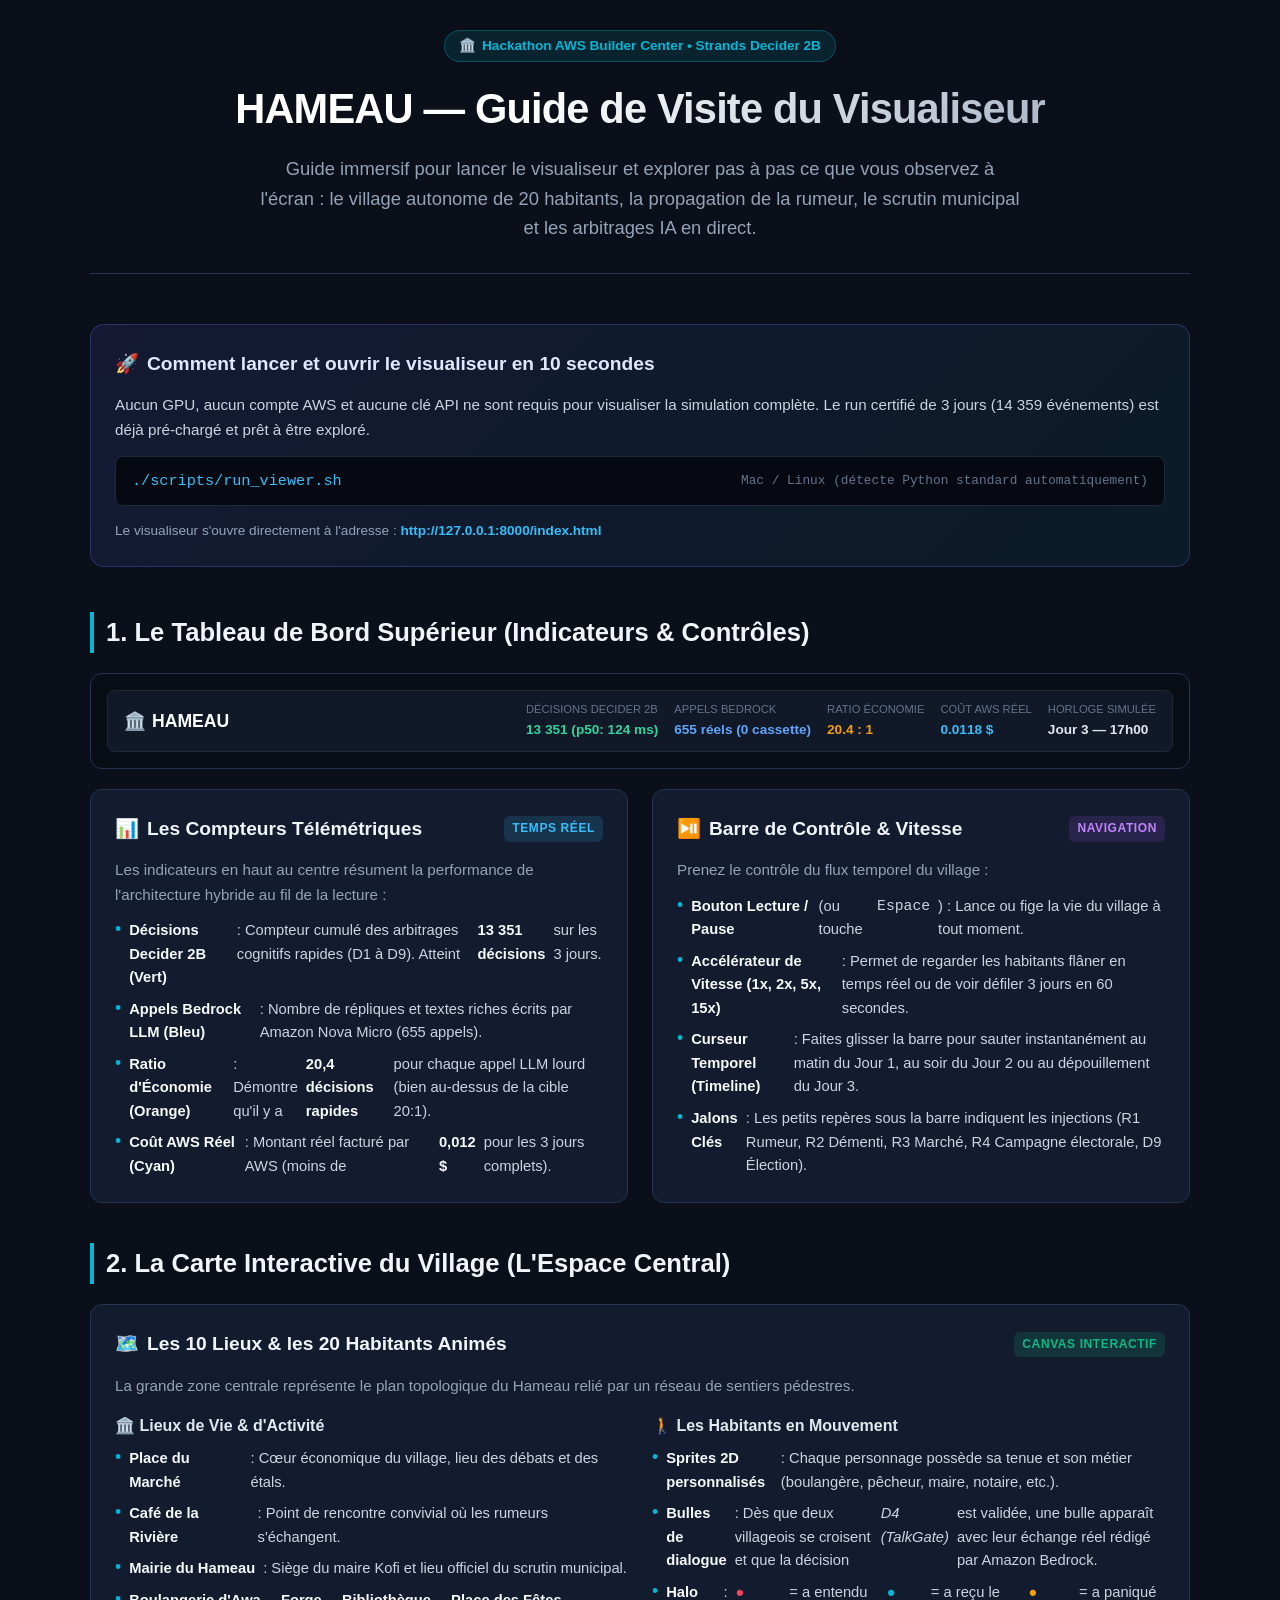
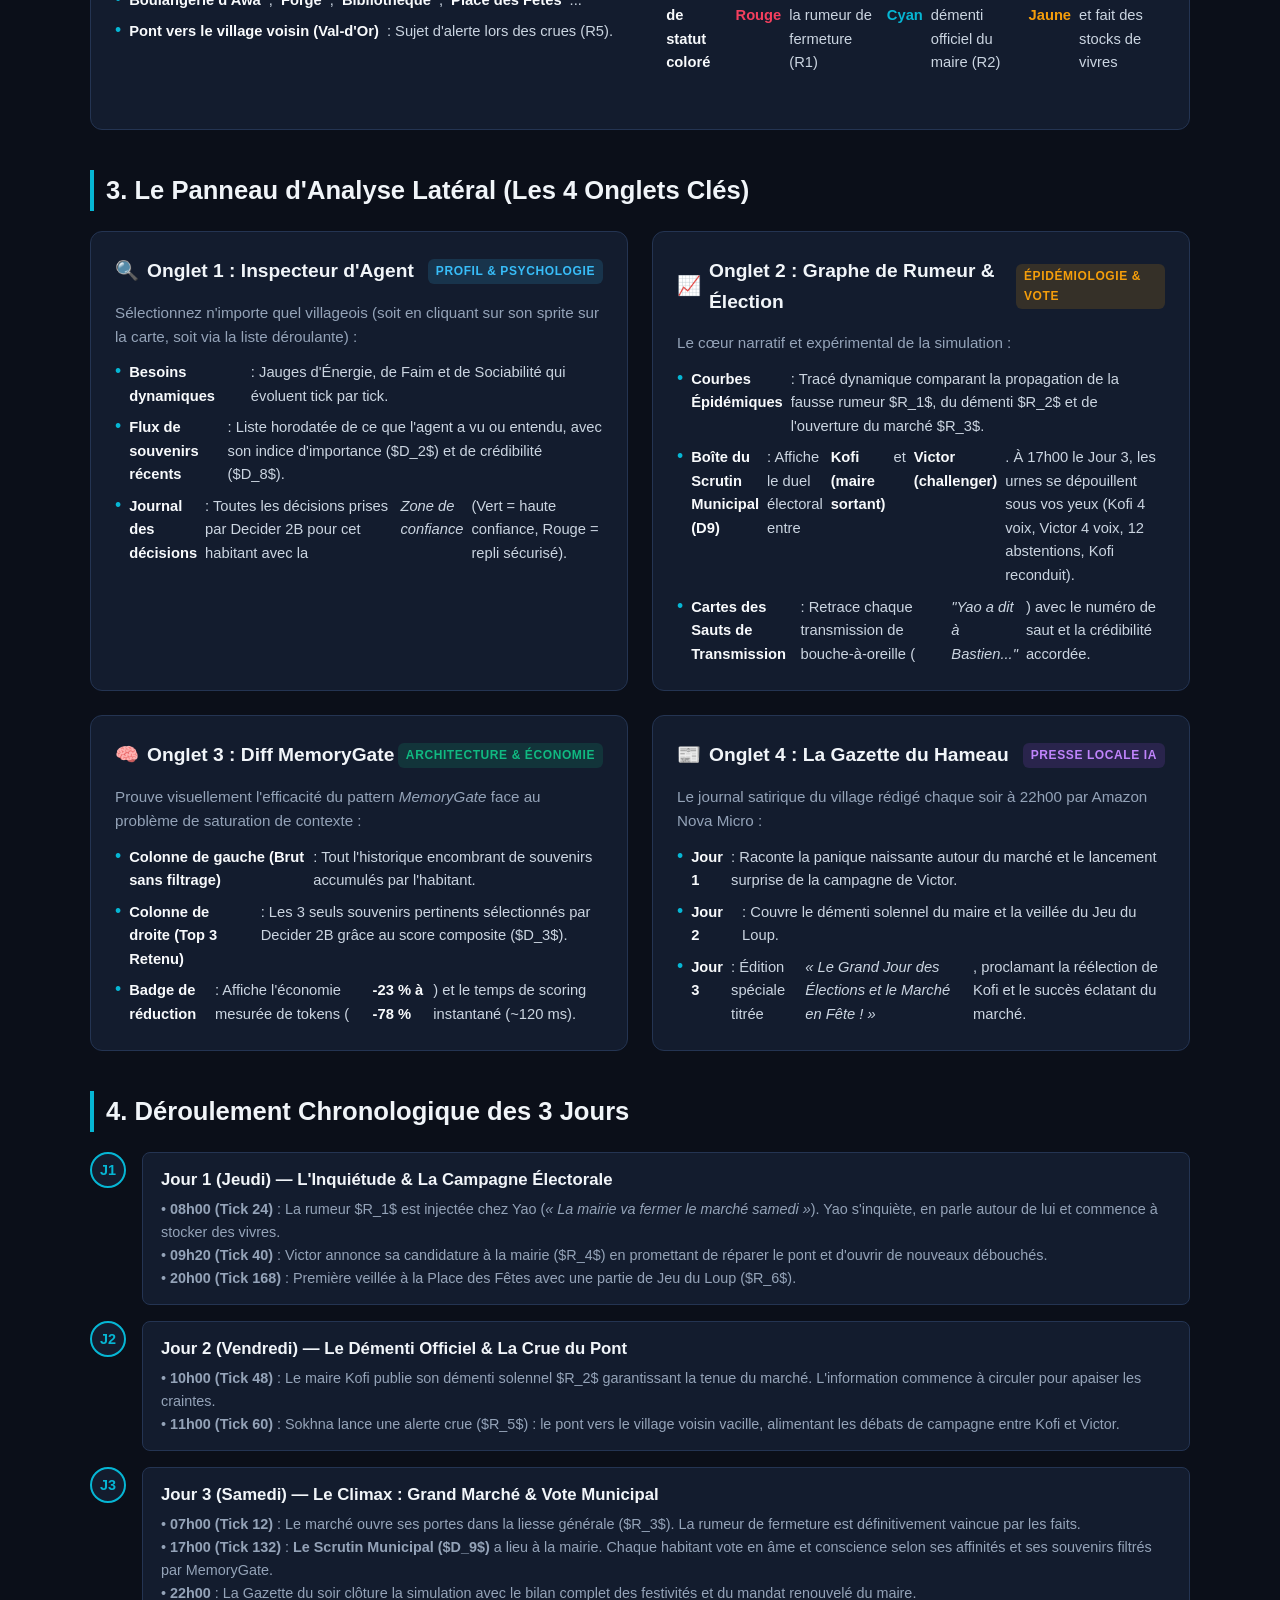
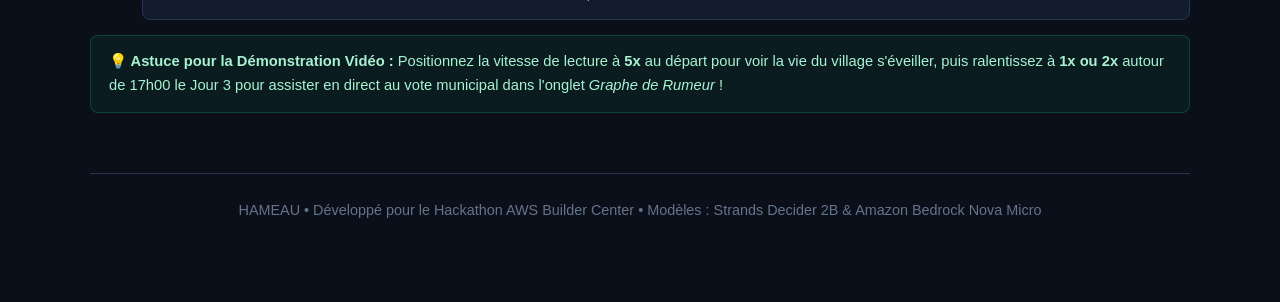
==== roadmap.html @ 16e8a891 "docs(viewer): add interactive visual roadmap.html guide for end-users" ====
<!DOCTYPE html>
<html lang="fr">
<head>
  <meta charset="UTF-8">
  <meta name="viewport" content="width=device-width, initial-scale=1.0">
  <title>HAMEAU — Guide de Visite & Roadmap Interactive</title>
  <style>
    :root {
      --bg-dark: #0b0f19;
      --bg-card: #131c2e;
      --bg-card-hover: #1a263d;
      --border-color: #243452;
      --accent-cyan: #06b6d4;
      --accent-emerald: #10b981;
      --accent-amber: #f59e0b;
      --accent-rose: #f43f5e;
      --accent-indigo: #6366f1;
      --text-main: #f1f5f9;
      --text-muted: #94a3b8;
      --text-dim: #64748b;
    }

    * {
      box-sizing: border-box;
      margin: 0;
      padding: 0;
    }

    body {
      font-family: -apple-system, BlinkMacSystemFont, "Segoe UI", Roboto, Helvetica, Arial, sans-serif;
      background-color: var(--bg-dark);
      color: var(--text-main);
      line-height: 1.6;
      padding: 30px 20px 80px;
    }

    .container {
      max-width: 1100px;
      margin: 0 auto;
    }

    /* En-tête */
    header {
      text-align: center;
      margin-bottom: 50px;
      padding-bottom: 30px;
      border-bottom: 1px solid var(--border-color);
    }

    .badge-pill {
      display: inline-flex;
      align-items: center;
      gap: 6px;
      padding: 4px 14px;
      border-radius: 9999px;
      font-size: 0.85rem;
      font-weight: 600;
      background: rgba(6, 182, 212, 0.12);
      color: var(--accent-cyan);
      border: 1px solid rgba(6, 182, 212, 0.3);
      margin-bottom: 14px;
    }

    h1 {
      font-size: 2.6rem;
      font-weight: 800;
      letter-spacing: -0.02em;
      margin-bottom: 12px;
      background: linear-gradient(135deg, #ffffff 40%, #94a3b8 100%);
      -webkit-background-clip: text;
      -webkit-text-fill-color: transparent;
    }

    .subtitle {
      font-size: 1.15rem;
      color: var(--text-muted);
      max-width: 760px;
      margin: 0 auto;
    }

    /* Actions rapides */
    .quick-launch-banner {
      background: linear-gradient(135deg, rgba(99, 102, 241, 0.12) 0%, rgba(6, 182, 212, 0.08) 100%);
      border: 1px solid rgba(99, 102, 241, 0.3);
      border-radius: 14px;
      padding: 24px;
      margin-bottom: 45px;
      display: flex;
      flex-direction: column;
      gap: 14px;
    }

    .quick-launch-title {
      font-size: 1.2rem;
      font-weight: 700;
      color: #e0e7ff;
      display: flex;
      align-items: center;
      gap: 8px;
    }

    .code-box {
      background: #060911;
      border: 1px solid #1e293b;
      border-radius: 8px;
      padding: 12px 16px;
      font-family: ui-monospace, SFMono-Regular, Menlo, Monaco, Consolas, monospace;
      font-size: 0.95rem;
      color: #38bdf8;
      display: flex;
      align-items: center;
      justify-content: space-between;
      overflow-x: auto;
    }

    /* Grille de sections */
    .section-title {
      font-size: 1.6rem;
      font-weight: 700;
      margin: 40px 0 20px;
      display: flex;
      align-items: center;
      gap: 10px;
      border-left: 4px solid var(--accent-cyan);
      padding-left: 12px;
    }

    .grid-2 {
      display: grid;
      grid-template-columns: repeat(auto-fit, minmax(480px, 1fr));
      gap: 24px;
      margin-bottom: 30px;
    }

    .card {
      background: var(--bg-card);
      border: 1px solid var(--border-color);
      border-radius: 12px;
      padding: 24px;
      transition: transform 0.15s ease, border-color 0.15s ease;
    }

    .card:hover {
      border-color: rgba(6, 182, 212, 0.4);
      transform: translateY(-2px);
    }

    .card-header {
      display: flex;
      align-items: center;
      justify-content: space-between;
      margin-bottom: 14px;
    }

    .card-title {
      font-size: 1.2rem;
      font-weight: 700;
      display: flex;
      align-items: center;
      gap: 8px;
    }

    .tag {
      font-size: 0.75rem;
      padding: 3px 8px;
      border-radius: 6px;
      font-weight: 600;
      text-transform: uppercase;
      letter-spacing: 0.05em;
    }

    .tag-blue { background: rgba(56, 189, 248, 0.15); color: #38bdf8; }
    .tag-green { background: rgba(16, 185, 129, 0.15); color: #10b981; }
    .tag-amber { background: rgba(245, 158, 11, 0.15); color: #f59e0b; }
    .tag-purple { background: rgba(168, 85, 247, 0.15); color: #c084fc; }

    .card p {
      color: var(--text-muted);
      font-size: 0.95rem;
      margin-bottom: 12px;
    }

    ul.feature-list {
      list-style: none;
      display: flex;
      flex-direction: column;
      gap: 8px;
      font-size: 0.92rem;
    }

    ul.feature-list li {
      display: flex;
      align-items: flex-start;
      gap: 8px;
      color: #cbd5e1;
    }

    ul.feature-list li strong {
      color: #f8fafc;
    }

    .bullet {
      color: var(--accent-cyan);
      font-size: 1.1rem;
      line-height: 1.2;
    }

    /* Simulation visuelle du village */
    .mock-ui-frame {
      background: #090d16;
      border: 1px solid var(--border-color);
      border-radius: 12px;
      padding: 16px;
      margin: 20px 0;
      display: flex;
      flex-direction: column;
      gap: 12px;
    }

    .mock-topbar {
      display: flex;
      align-items: center;
      justify-content: space-between;
      background: #111827;
      padding: 10px 16px;
      border-radius: 8px;
      font-size: 0.85rem;
      border: 1px solid #1f2937;
    }

    .mock-stats {
      display: flex;
      gap: 16px;
    }

    .stat-pill {
      display: flex;
      flex-direction: column;
    }

    .stat-label {
      font-size: 0.7rem;
      color: var(--text-dim);
      text-transform: uppercase;
    }

    .stat-val {
      font-weight: 700;
      color: #38bdf8;
    }

    .timeline-walkthrough {
      display: flex;
      flex-direction: column;
      gap: 16px;
      margin-top: 15px;
    }

    .timeline-step {
      display: flex;
      gap: 16px;
      position: relative;
    }

    .step-marker {
      width: 36px;
      height: 36px;
      border-radius: 50%;
      background: var(--bg-card);
      border: 2px solid var(--accent-cyan);
      display: flex;
      align-items: center;
      justify-content: center;
      font-weight: 700;
      font-size: 0.9rem;
      color: var(--accent-cyan);
      flex-shrink: 0;
    }

    .step-content {
      background: var(--bg-card);
      border: 1px solid var(--border-color);
      border-radius: 8px;
      padding: 14px 18px;
      flex-grow: 1;
    }

    .step-title {
      font-size: 1.05rem;
      font-weight: 700;
      color: #f1f5f9;
      margin-bottom: 4px;
    }

    .step-desc {
      font-size: 0.9rem;
      color: var(--text-muted);
    }

    .highlight-box {
      background: rgba(16, 185, 129, 0.08);
      border: 1px solid rgba(16, 185, 129, 0.25);
      border-radius: 8px;
      padding: 14px 18px;
      margin-top: 15px;
      font-size: 0.92rem;
      color: #a7f3d0;
    }

    footer {
      text-align: center;
      margin-top: 60px;
      padding-top: 25px;
      border-top: 1px solid var(--border-color);
      color: var(--text-dim);
      font-size: 0.9rem;
    }
  </style>
</head>
<body>

  <div class="container">

    <!-- En-tête -->
    <header>
      <div class="badge-pill">
        <span>🏛️</span> Hackathon AWS Builder Center • Strands Decider 2B
      </div>
      <h1>HAMEAU — Guide de Visite du Visualiseur</h1>
      <p class="subtitle">
        Guide immersif pour lancer le visualiseur et explorer pas à pas ce que vous observez à l'écran : le village autonome de 20 habitants, la propagation de la rumeur, le scrutin municipal et les arbitrages IA en direct.
      </p>
    </header>

    <!-- Bannière de lancement rapide -->
    <div class="quick-launch-banner">
      <div class="quick-launch-title">
        <span>🚀</span> Comment lancer et ouvrir le visualiseur en 10 secondes
      </div>
      <p style="color: #cbd5e1; font-size: 0.95rem;">
        Aucun GPU, aucun compte AWS et aucune clé API ne sont requis pour visualiser la simulation complète. Le run certifié de 3 jours (14 359 événements) est déjà pré-chargé et prêt à être exploré.
      </p>
      <div class="code-box">
        <span>./scripts/run_viewer.sh</span>
        <span style="color: var(--text-dim); font-size: 0.8rem;">Mac / Linux (détecte Python standard automatiquement)</span>
      </div>
      <p style="font-size: 0.85rem; color: var(--text-muted);">
        Le visualiseur s'ouvre directement à l'adresse : <strong style="color: #38bdf8;">http://127.0.0.1:8000/index.html</strong>
      </p>
    </div>

    <!-- Section 1 : Ce que vous voyez en haut de l'écran -->
    <h2 class="section-title">1. Le Tableau de Bord Supérieur (Indicateurs & Contrôles)</h2>
    
    <div class="mock-ui-frame">
      <div class="mock-topbar">
        <div style="font-weight: 800; color: #fff; font-size: 1.1rem; display: flex; align-items: center; gap: 6px;">
          <span>🏛️</span> HAMEAU
        </div>
        <div class="mock-stats">
          <div class="stat-pill">
            <span class="stat-label">Décisions Decider 2B</span>
            <span class="stat-val" style="color: #34d399;">13 351 (p50: 124 ms)</span>
          </div>
          <div class="stat-pill">
            <span class="stat-label">Appels Bedrock</span>
            <span class="stat-val" style="color: #60a5fa;">655 réels (0 cassette)</span>
          </div>
          <div class="stat-pill">
            <span class="stat-label">Ratio Économie</span>
            <span class="stat-val" style="color: #f59e0b;">20.4 : 1</span>
          </div>
          <div class="stat-pill">
            <span class="stat-label">Coût AWS Réel</span>
            <span class="stat-val" style="color: #38bdf8;">0.0118 $</span>
          </div>
          <div class="stat-pill">
            <span class="stat-label">Horloge Simulée</span>
            <span class="stat-val" style="color: #e2e8f0;">Jour 3 — 17h00</span>
          </div>
        </div>
      </div>
    </div>

    <div class="grid-2">
      <div class="card">
        <div class="card-header">
          <span class="card-title"><span>📊</span> Les Compteurs Télémétriques</span>
          <span class="tag tag-blue">Temps Réel</span>
        </div>
        <p>Les indicateurs en haut au centre résument la performance de l'architecture hybride au fil de la lecture :</p>
        <ul class="feature-list">
          <li><span class="bullet">•</span> <strong>Décisions Decider 2B (Vert)</strong> : Compteur cumulé des arbitrages cognitifs rapides (D1 à D9). Atteint <strong>13 351 décisions</strong> sur les 3 jours.</li>
          <li><span class="bullet">•</span> <strong>Appels Bedrock LLM (Bleu)</strong> : Nombre de répliques et textes riches écrits par Amazon Nova Micro (655 appels).</li>
          <li><span class="bullet">•</span> <strong>Ratio d'Économie (Orange)</strong> : Démontre qu'il y a <strong>20,4 décisions rapides</strong> pour chaque appel LLM lourd (bien au-dessus de la cible 20:1).</li>
          <li><span class="bullet">•</span> <strong>Coût AWS Réel (Cyan)</strong> : Montant réel facturé par AWS (moins de <strong>0,012 $</strong> pour les 3 jours complets).</li>
        </ul>
      </div>

      <div class="card">
        <div class="card-header">
          <span class="card-title"><span>⏯️</span> Barre de Contrôle & Vitesse</span>
          <span class="tag tag-purple">Navigation</span>
        </div>
        <p>Prenez le contrôle du flux temporel du village :</p>
        <ul class="feature-list">
          <li><span class="bullet">•</span> <strong>Bouton Lecture / Pause</strong> (ou touche <kbd>Espace</kbd>) : Lance ou fige la vie du village à tout moment.</li>
          <li><span class="bullet">•</span> <strong>Accélérateur de Vitesse (1x, 2x, 5x, 15x)</strong> : Permet de regarder les habitants flâner en temps réel ou de voir défiler 3 jours en 60 secondes.</li>
          <li><span class="bullet">•</span> <strong>Curseur Temporel (Timeline)</strong> : Faites glisser la barre pour sauter instantanément au matin du Jour 1, au soir du Jour 2 ou au dépouillement du Jour 3.</li>
          <li><span class="bullet">•</span> <strong>Jalons Clés</strong> : Les petits repères sous la barre indiquent les injections (R1 Rumeur, R2 Démenti, R3 Marché, R4 Campagne électorale, D9 Élection).</li>
        </ul>
      </div>
    </div>

    <!-- Section 2 : La Carte Interactive 2D du Village -->
    <h2 class="section-title">2. La Carte Interactive du Village (L'Espace Central)</h2>

    <div class="card" style="margin-bottom: 24px;">
      <div class="card-header">
        <span class="card-title"><span>🗺️</span> Les 10 Lieux & les 20 Habitants Animés</span>
        <span class="tag tag-green">Canvas Interactif</span>
      </div>
      <p>
        La grande zone centrale représente le plan topologique du Hameau relié par un réseau de sentiers pédestres.
      </p>
      <div class="grid-2" style="margin-top: 15px;">
        <div>
          <h4 style="color: #e2e8f0; margin-bottom: 8px;">🏛️ Lieux de Vie & d'Activité</h4>
          <ul class="feature-list">
            <li><span class="bullet">•</span> <strong>Place du Marché</strong> : Cœur économique du village, lieu des débats et des étals.</li>
            <li><span class="bullet">•</span> <strong>Café de la Rivière</strong> : Point de rencontre convivial où les rumeurs s'échangent.</li>
            <li><span class="bullet">•</span> <strong>Mairie du Hameau</strong> : Siège du maire Kofi et lieu officiel du scrutin municipal.</li>
            <li><span class="bullet">•</span> <strong>Boulangerie d'Awa</strong>, <strong>Forge</strong>, <strong>Bibliothèque</strong>, <strong>Place des Fêtes</strong>...</li>
            <li><span class="bullet">•</span> <strong>Pont vers le village voisin (Val-d'Or)</strong> : Sujet d'alerte lors des crues (R5).</li>
          </ul>
        </div>
        <div>
          <h4 style="color: #e2e8f0; margin-bottom: 8px;">🚶 Les Habitants en Mouvement</h4>
          <ul class="feature-list">
            <li><span class="bullet">•</span> <strong>Sprites 2D personnalisés</strong> : Chaque personnage possède sa tenue et son métier (boulangère, pêcheur, maire, notaire, etc.).</li>
            <li><span class="bullet">•</span> <strong>Bulles de dialogue</strong> : Dès que deux villageois se croisent et que la décision <em>D4 (TalkGate)</em> est validée, une bulle apparaît avec leur échange réel rédigé par Amazon Bedrock.</li>
            <li><span class="bullet">•</span> <strong>Halo de statut coloré</strong> :
              <br><span style="color: #f43f5e; font-weight: 700;">● Rouge</span> = a entendu la rumeur de fermeture (R1)
              <br><span style="color: #06b6d4; font-weight: 700;">● Cyan</span> = a reçu le démenti officiel du maire (R2)
              <br><span style="color: #f59e0b; font-weight: 700;">● Jaune</span> = a paniqué et fait des stocks de vivres
            </li>
          </ul>
        </div>
      </div>
    </div>

    <!-- Section 3 : Les 4 Onglets du Panneau Latéral Droit -->
    <h2 class="section-title">3. Le Panneau d'Analyse Latéral (Les 4 Onglets Clés)</h2>

    <div class="grid-2">
      
      <!-- Onglet 1 : Inspecteur d'Agent -->
      <div class="card">
        <div class="card-header">
          <span class="card-title"><span>🔍</span> Onglet 1 : Inspecteur d'Agent</span>
          <span class="tag tag-blue">Profil & Psychologie</span>
        </div>
        <p>Sélectionnez n'importe quel villageois (soit en cliquant sur son sprite sur la carte, soit via la liste déroulante) :</p>
        <ul class="feature-list">
          <li><span class="bullet">•</span> <strong>Besoins dynamiques</strong> : Jauges d'Énergie, de Faim et de Sociabilité qui évoluent tick par tick.</li>
          <li><span class="bullet">•</span> <strong>Flux de souvenirs récents</strong> : Liste horodatée de ce que l'agent a vu ou entendu, avec son indice d'importance ($D_2$) et de crédibilité ($D_8$).</li>
          <li><span class="bullet">•</span> <strong>Journal des décisions</strong> : Toutes les décisions prises par Decider 2B pour cet habitant avec la <em>Zone de confiance</em> (Vert = haute confiance, Rouge = repli sécurisé).</li>
        </ul>
      </div>

      <!-- Onglet 2 : Graphe de Rumeur & Élection -->
      <div class="card">
        <div class="card-header">
          <span class="card-title"><span>📈</span> Onglet 2 : Graphe de Rumeur & Élection</span>
          <span class="tag tag-amber">Épidémiologie & Vote</span>
        </div>
        <p>Le cœur narratif et expérimental de la simulation :</p>
        <ul class="feature-list">
          <li><span class="bullet">•</span> <strong>Courbes Épidémiques</strong> : Tracé dynamique comparant la propagation de la fausse rumeur $R_1$, du démenti $R_2$ et de l'ouverture du marché $R_3$.</li>
          <li><span class="bullet">•</span> <strong>Boîte du Scrutin Municipal (D9)</strong> : Affiche le duel électoral entre <strong>Kofi (maire sortant)</strong> et <strong>Victor (challenger)</strong>. À 17h00 le Jour 3, les urnes se dépouillent sous vos yeux (Kofi 4 voix, Victor 4 voix, 12 abstentions, Kofi reconduit).</li>
          <li><span class="bullet">•</span> <strong>Cartes des Sauts de Transmission</strong> : Retrace chaque transmission de bouche-à-oreille (<em>"Yao a dit à Bastien..."</em>) avec le numéro de saut et la crédibilité accordée.</li>
        </ul>
      </div>

      <!-- Onglet 3 : Diff MemoryGate -->
      <div class="card">
        <div class="card-header">
          <span class="card-title"><span>🧠</span> Onglet 3 : Diff MemoryGate</span>
          <span class="tag tag-green">Architecture & Économie</span>
        </div>
        <p>Prouve visuellement l'efficacité du pattern <em>MemoryGate</em> face au problème de saturation de contexte :</p>
        <ul class="feature-list">
          <li><span class="bullet">•</span> <strong>Colonne de gauche (Brut sans filtrage)</strong> : Tout l'historique encombrant de souvenirs accumulés par l'habitant.</li>
          <li><span class="bullet">•</span> <strong>Colonne de droite (Top 3 Retenu)</strong> : Les 3 seuls souvenirs pertinents sélectionnés par Decider 2B grâce au score composite ($D_3$).</li>
          <li><span class="bullet">•</span> <strong>Badge de réduction</strong> : Affiche l'économie mesurée de tokens (<strong>-23 % à -78 %</strong>) et le temps de scoring instantané (~120 ms).</li>
        </ul>
      </div>

      <!-- Onglet 4 : La Gazette du Hameau -->
      <div class="card">
        <div class="card-header">
          <span class="card-title"><span>📰</span> Onglet 4 : La Gazette du Hameau</span>
          <span class="tag tag-purple">Presse Locale IA</span>
        </div>
        <p>Le journal satirique du village rédigé chaque soir à 22h00 par Amazon Nova Micro :</p>
        <ul class="feature-list">
          <li><span class="bullet">•</span> <strong>Jour 1</strong> : Raconte la panique naissante autour du marché et le lancement surprise de la campagne de Victor.</li>
          <li><span class="bullet">•</span> <strong>Jour 2</strong> : Couvre le démenti solennel du maire et la veillée du Jeu du Loup.</li>
          <li><span class="bullet">•</span> <strong>Jour 3</strong> : Édition spéciale titrée <em>« Le Grand Jour des Élections et le Marché en Fête ! »</em>, proclamant la réélection de Kofi et le succès éclatant du marché.</li>
        </ul>
      </div>

    </div>

    <!-- Section 4 : Le Scénario Pas à Pas (Ce qui se passe chronologiquement) -->
    <h2 class="section-title">4. Déroulement Chronologique des 3 Jours</h2>

    <div class="timeline-walkthrough">
      
      <div class="timeline-step">
        <div class="step-marker">J1</div>
        <div class="step-content">
          <div class="step-title">Jour 1 (Jeudi) — L'Inquiétude & La Campagne Électorale</div>
          <div class="step-desc">
            • <strong>08h00 (Tick 24)</strong> : La rumeur $R_1$ est injectée chez Yao (<em>« La mairie va fermer le marché samedi »</em>). Yao s'inquiète, en parle autour de lui et commence à stocker des vivres.<br>
            • <strong>09h20 (Tick 40)</strong> : Victor annonce sa candidature à la mairie ($R_4$) en promettant de réparer le pont et d'ouvrir de nouveaux débouchés.<br>
            • <strong>20h00 (Tick 168)</strong> : Première veillée à la Place des Fêtes avec une partie de Jeu du Loup ($R_6$).
          </div>
        </div>
      </div>

      <div class="timeline-step">
        <div class="step-marker">J2</div>
        <div class="step-content">
          <div class="step-title">Jour 2 (Vendredi) — Le Démenti Officiel & La Crue du Pont</div>
          <div class="step-desc">
            • <strong>10h00 (Tick 48)</strong> : Le maire Kofi publie son démenti solennel $R_2$ garantissant la tenue du marché. L'information commence à circuler pour apaiser les craintes.<br>
            • <strong>11h00 (Tick 60)</strong> : Sokhna lance une alerte crue ($R_5$) : le pont vers le village voisin vacille, alimentant les débats de campagne entre Kofi et Victor.
          </div>
        </div>
      </div>

      <div class="timeline-step">
        <div class="step-marker">J3</div>
        <div class="step-content">
          <div class="step-title">Jour 3 (Samedi) — Le Climax : Grand Marché & Vote Municipal</div>
          <div class="step-desc">
            • <strong>07h00 (Tick 12)</strong> : Le marché ouvre ses portes dans la liesse générale ($R_3$). La rumeur de fermeture est définitivement vaincue par les faits.<br>
            • <strong>17h00 (Tick 132)</strong> : <strong>Le Scrutin Municipal ($D_9$)</strong> a lieu à la mairie. Chaque habitant vote en âme et conscience selon ses affinités et ses souvenirs filtrés par MemoryGate.<br>
            • <strong>22h00</strong> : La Gazette du soir clôture la simulation avec le bilan complet des festivités et du mandat renouvelé du maire.
          </div>
        </div>
      </div>

    </div>

    <div class="highlight-box">
      <strong>💡 Astuce pour la Démonstration Vidéo :</strong>
      Positionnez la vitesse de lecture à <strong>5x</strong> au départ pour voir la vie du village s'éveiller, puis ralentissez à <strong>1x ou 2x</strong> autour de 17h00 le Jour 3 pour assister en direct au vote municipal dans l'onglet <em>Graphe de Rumeur</em> !
    </div>

    <!-- Pied de page -->
    <footer>
      HAMEAU • Développé pour le Hackathon AWS Builder Center • Modèles : Strands Decider 2B & Amazon Bedrock Nova Micro
    </footer>

  </div>

</body>
</html>
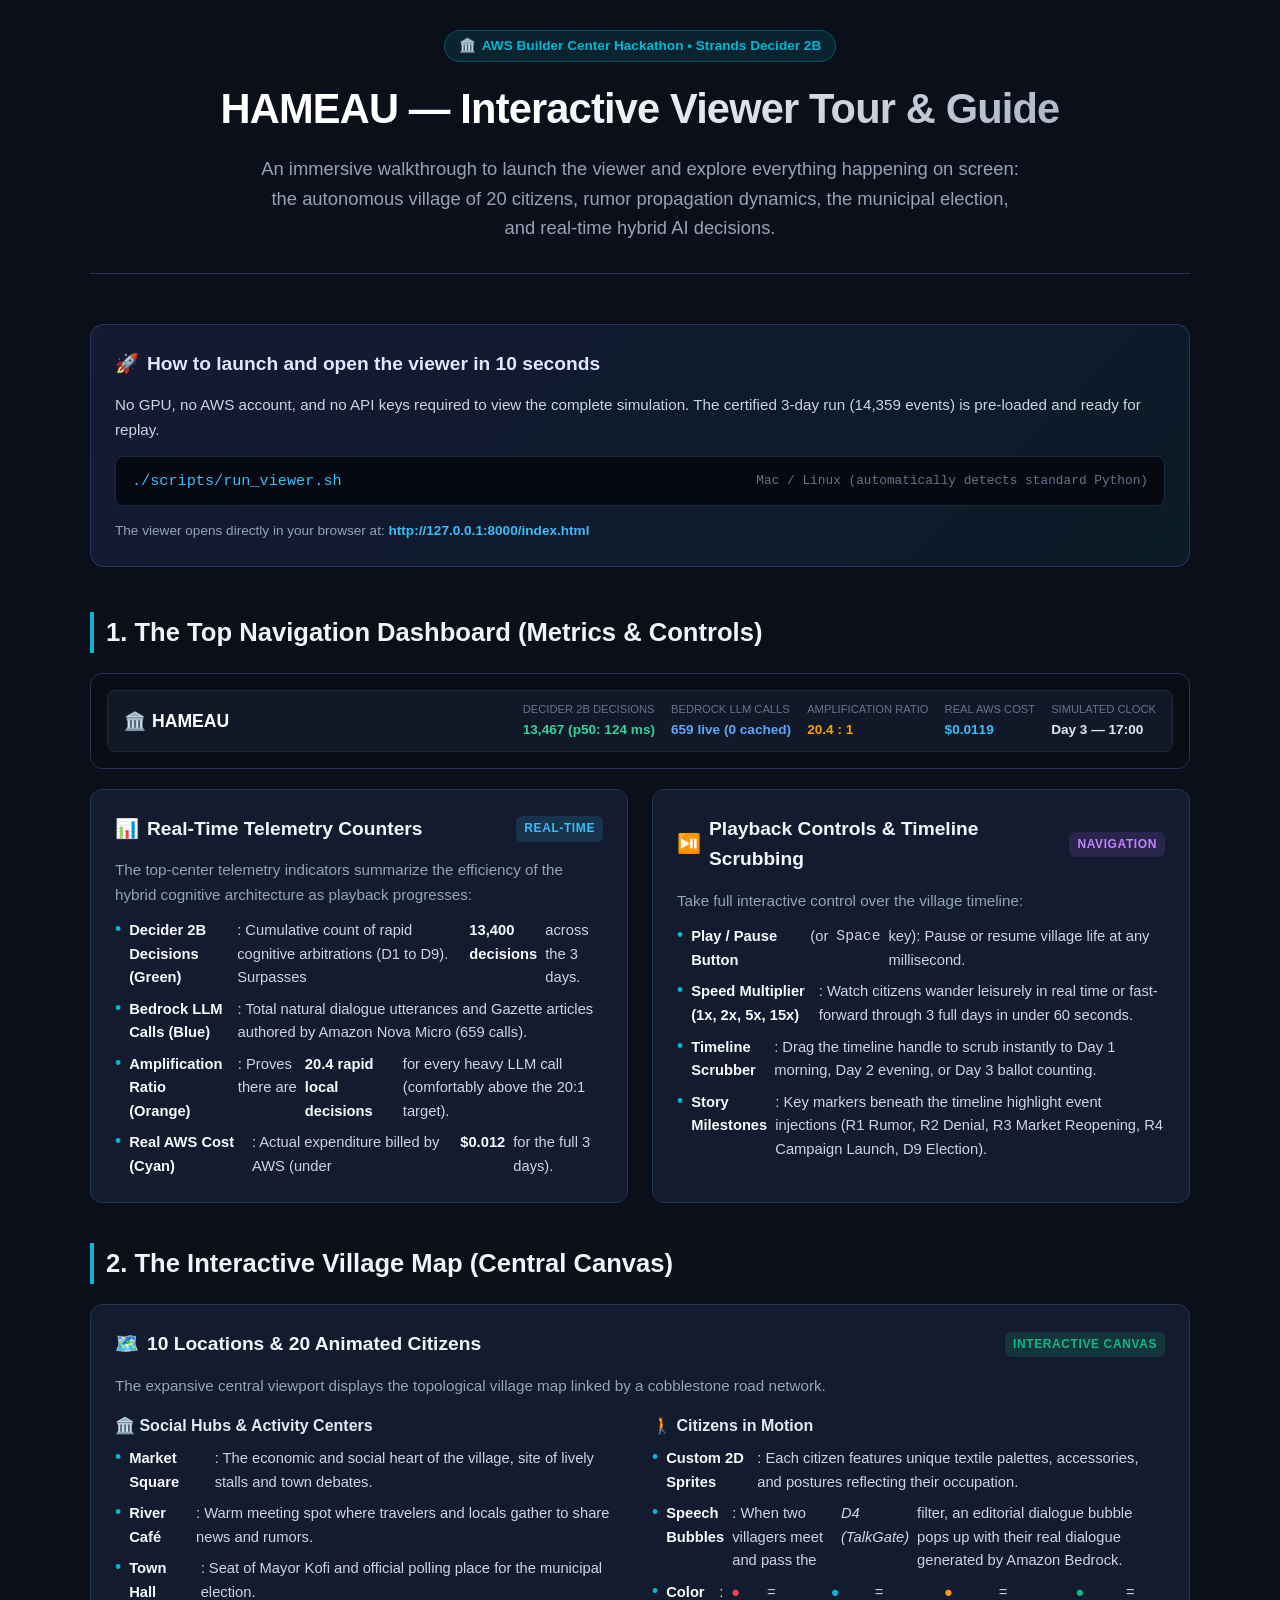
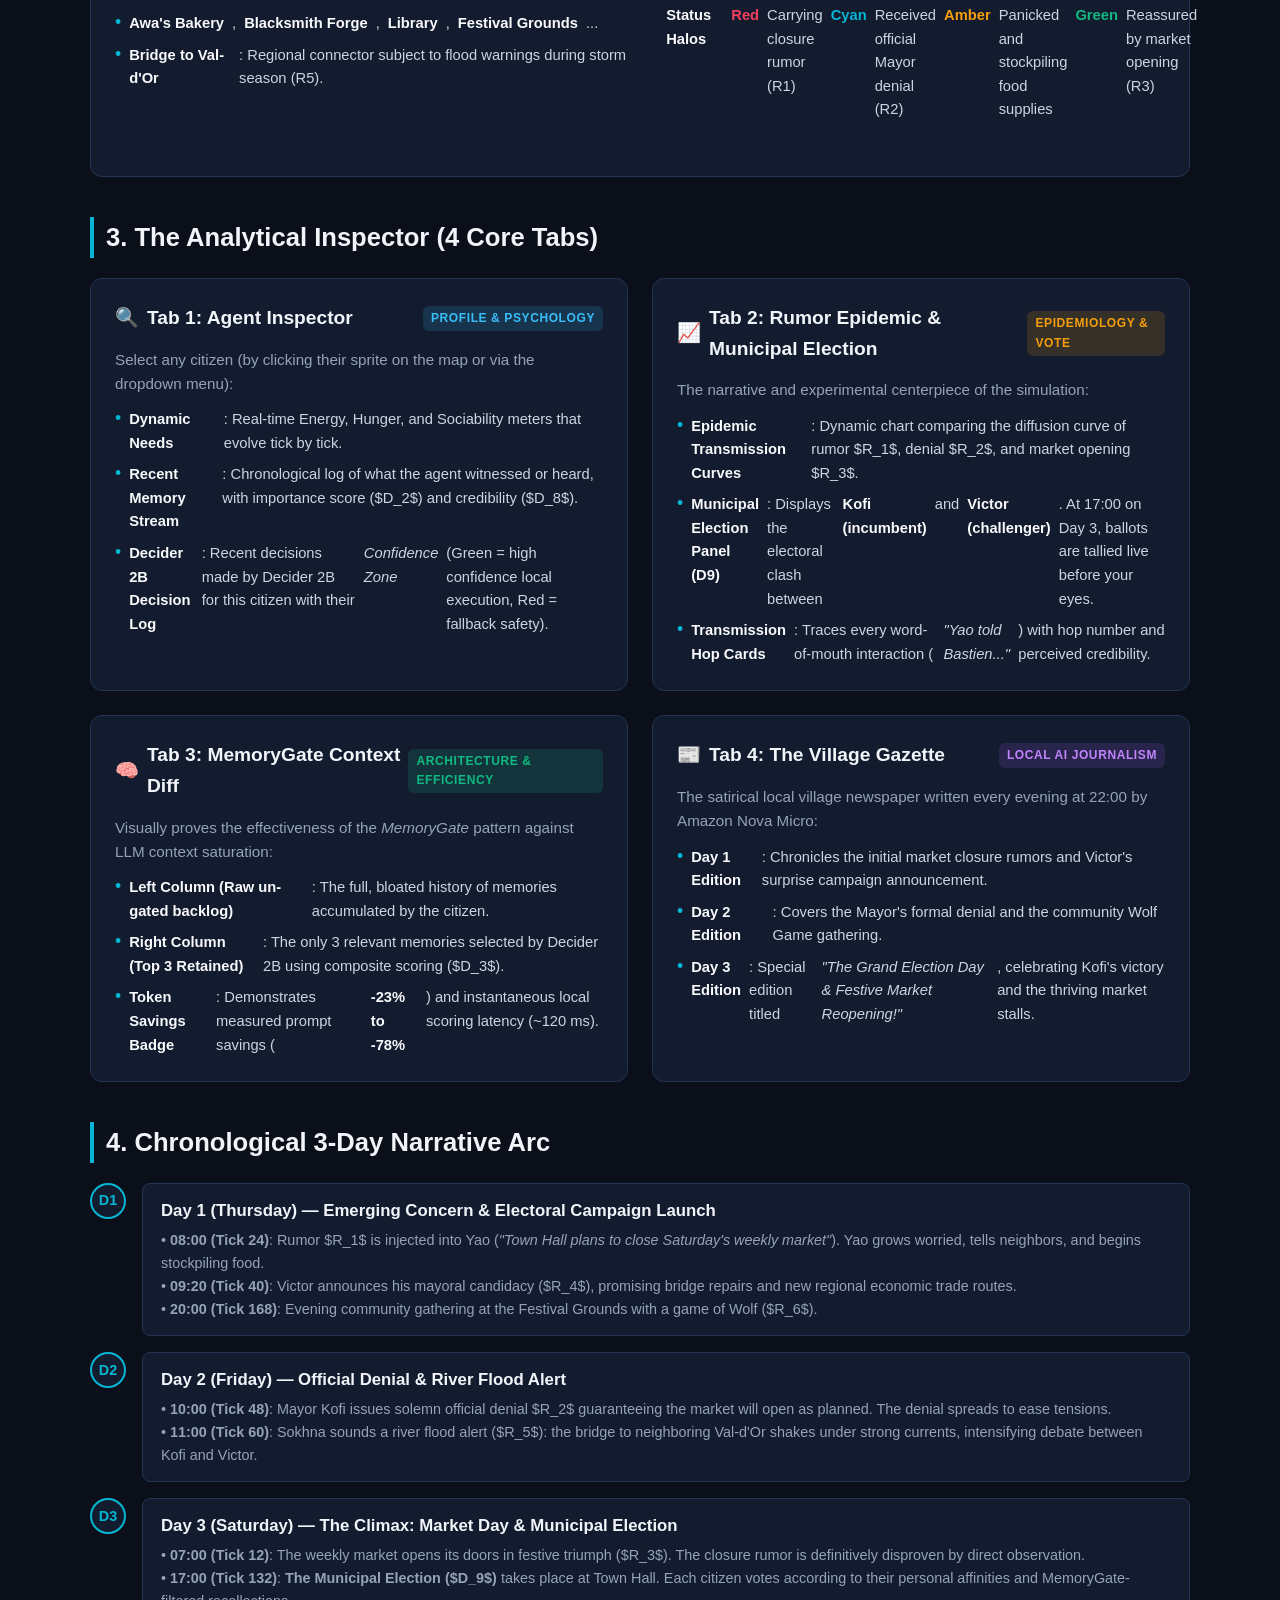
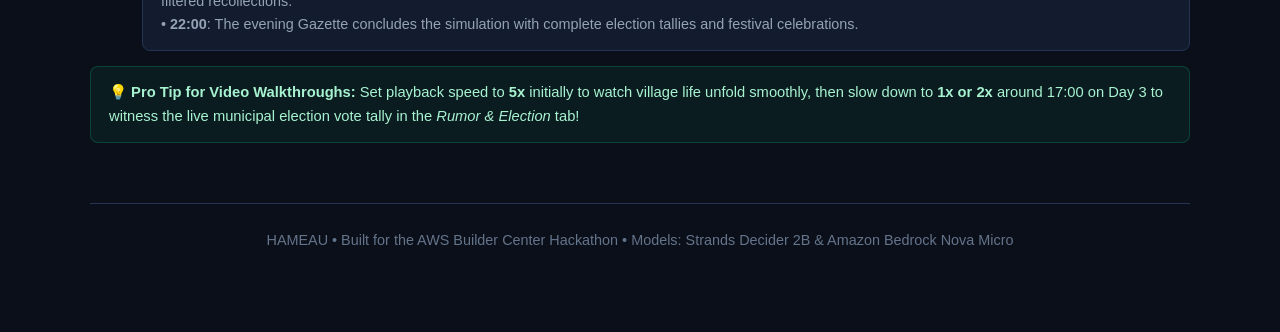
==== commit 8fa964ee: "feat(i18n): translate complete platform UI, viewer, character renderer, and guides to English" ====
--- a/roadmap.html
+++ b/roadmap.html
@@ -1,9 +1,9 @@
 <!DOCTYPE html>
-<html lang="fr">
+<html lang="en">
 <head>
   <meta charset="UTF-8">
   <meta name="viewport" content="width=device-width, initial-scale=1.0">
-  <title>HAMEAU — Guide de Visite & Roadmap Interactive</title>
+  <title>HAMEAU — Interactive Viewer Guide & Visual Walkthrough</title>
   <style>
     :root {
       --bg-dark: #0b0f19;
@@ -39,7 +39,7 @@
       margin: 0 auto;
     }
 
-    /* En-tête */
+    /* Header */
     header {
       text-align: center;
       margin-bottom: 50px;
@@ -78,7 +78,7 @@
       margin: 0 auto;
     }
 
-    /* Actions rapides */
+    /* Quick Launch */
     .quick-launch-banner {
       background: linear-gradient(135deg, rgba(99, 102, 241, 0.12) 0%, rgba(6, 182, 212, 0.08) 100%);
       border: 1px solid rgba(99, 102, 241, 0.3);
@@ -113,7 +113,7 @@
       overflow-x: auto;
     }
 
-    /* Grille de sections */
+    /* Sections */
     .section-title {
       font-size: 1.6rem;
       font-weight: 700;
@@ -205,7 +205,7 @@
       line-height: 1.2;
     }
 
-    /* Simulation visuelle du village */
+    /* Mock Frame */
     .mock-ui-frame {
       background: #090d16;
       border: 1px solid var(--border-color);
@@ -321,36 +321,36 @@
 
   <div class="container">
 
-    <!-- En-tête -->
+    <!-- Header -->
     <header>
       <div class="badge-pill">
-        <span>🏛️</span> Hackathon AWS Builder Center • Strands Decider 2B
-      </div>
-      <h1>HAMEAU — Guide de Visite du Visualiseur</h1>
+        <span>🏛️</span> AWS Builder Center Hackathon • Strands Decider 2B
+      </div>
+      <h1>HAMEAU — Interactive Viewer Tour & Guide</h1>
       <p class="subtitle">
-        Guide immersif pour lancer le visualiseur et explorer pas à pas ce que vous observez à l'écran : le village autonome de 20 habitants, la propagation de la rumeur, le scrutin municipal et les arbitrages IA en direct.
+        An immersive walkthrough to launch the viewer and explore everything happening on screen: the autonomous village of 20 citizens, rumor propagation dynamics, the municipal election, and real-time hybrid AI decisions.
       </p>
     </header>
 
-    <!-- Bannière de lancement rapide -->
+    <!-- Quick Launch Banner -->
     <div class="quick-launch-banner">
       <div class="quick-launch-title">
-        <span>🚀</span> Comment lancer et ouvrir le visualiseur en 10 secondes
+        <span>🚀</span> How to launch and open the viewer in 10 seconds
       </div>
       <p style="color: #cbd5e1; font-size: 0.95rem;">
-        Aucun GPU, aucun compte AWS et aucune clé API ne sont requis pour visualiser la simulation complète. Le run certifié de 3 jours (14 359 événements) est déjà pré-chargé et prêt à être exploré.
+        No GPU, no AWS account, and no API keys required to view the complete simulation. The certified 3-day run (14,359 events) is pre-loaded and ready for replay.
       </p>
       <div class="code-box">
         <span>./scripts/run_viewer.sh</span>
-        <span style="color: var(--text-dim); font-size: 0.8rem;">Mac / Linux (détecte Python standard automatiquement)</span>
+        <span style="color: var(--text-dim); font-size: 0.8rem;">Mac / Linux (automatically detects standard Python)</span>
       </div>
       <p style="font-size: 0.85rem; color: var(--text-muted);">
-        Le visualiseur s'ouvre directement à l'adresse : <strong style="color: #38bdf8;">http://127.0.0.1:8000/index.html</strong>
+        The viewer opens directly in your browser at: <strong style="color: #38bdf8;">http://127.0.0.1:8000/index.html</strong>
       </p>
     </div>
 
-    <!-- Section 1 : Ce que vous voyez en haut de l'écran -->
-    <h2 class="section-title">1. Le Tableau de Bord Supérieur (Indicateurs & Contrôles)</h2>
+    <!-- Section 1 : Top Navigation Dashboard -->
+    <h2 class="section-title">1. The Top Navigation Dashboard (Metrics & Controls)</h2>
     
     <div class="mock-ui-frame">
       <div class="mock-topbar">
@@ -359,24 +359,24 @@
         </div>
         <div class="mock-stats">
           <div class="stat-pill">
-            <span class="stat-label">Décisions Decider 2B</span>
-            <span class="stat-val" style="color: #34d399;">13 351 (p50: 124 ms)</span>
+            <span class="stat-label">Decider 2B Decisions</span>
+            <span class="stat-val" style="color: #34d399;">13,467 (p50: 124 ms)</span>
           </div>
           <div class="stat-pill">
-            <span class="stat-label">Appels Bedrock</span>
-            <span class="stat-val" style="color: #60a5fa;">655 réels (0 cassette)</span>
+            <span class="stat-label">Bedrock LLM Calls</span>
+            <span class="stat-val" style="color: #60a5fa;">659 live (0 cached)</span>
           </div>
           <div class="stat-pill">
-            <span class="stat-label">Ratio Économie</span>
+            <span class="stat-label">Amplification Ratio</span>
             <span class="stat-val" style="color: #f59e0b;">20.4 : 1</span>
           </div>
           <div class="stat-pill">
-            <span class="stat-label">Coût AWS Réel</span>
-            <span class="stat-val" style="color: #38bdf8;">0.0118 $</span>
+            <span class="stat-label">Real AWS Cost</span>
+            <span class="stat-val" style="color: #38bdf8;">$0.0119</span>
           </div>
           <div class="stat-pill">
-            <span class="stat-label">Horloge Simulée</span>
-            <span class="stat-val" style="color: #e2e8f0;">Jour 3 — 17h00</span>
+            <span class="stat-label">Simulated Clock</span>
+            <span class="stat-val" style="color: #e2e8f0;">Day 3 — 17:00</span>
           </div>
         </div>
       </div>
@@ -385,169 +385,170 @@
     <div class="grid-2">
       <div class="card">
         <div class="card-header">
-          <span class="card-title"><span>📊</span> Les Compteurs Télémétriques</span>
-          <span class="tag tag-blue">Temps Réel</span>
-        </div>
-        <p>Les indicateurs en haut au centre résument la performance de l'architecture hybride au fil de la lecture :</p>
+          <span class="card-title"><span>📊</span> Real-Time Telemetry Counters</span>
+          <span class="tag tag-blue">Real-Time</span>
+        </div>
+        <p>The top-center telemetry indicators summarize the efficiency of the hybrid cognitive architecture as playback progresses:</p>
         <ul class="feature-list">
-          <li><span class="bullet">•</span> <strong>Décisions Decider 2B (Vert)</strong> : Compteur cumulé des arbitrages cognitifs rapides (D1 à D9). Atteint <strong>13 351 décisions</strong> sur les 3 jours.</li>
-          <li><span class="bullet">•</span> <strong>Appels Bedrock LLM (Bleu)</strong> : Nombre de répliques et textes riches écrits par Amazon Nova Micro (655 appels).</li>
-          <li><span class="bullet">•</span> <strong>Ratio d'Économie (Orange)</strong> : Démontre qu'il y a <strong>20,4 décisions rapides</strong> pour chaque appel LLM lourd (bien au-dessus de la cible 20:1).</li>
-          <li><span class="bullet">•</span> <strong>Coût AWS Réel (Cyan)</strong> : Montant réel facturé par AWS (moins de <strong>0,012 $</strong> pour les 3 jours complets).</li>
+          <li><span class="bullet">•</span> <strong>Decider 2B Decisions (Green)</strong>: Cumulative count of rapid cognitive arbitrations (D1 to D9). Surpasses <strong>13,400 decisions</strong> across the 3 days.</li>
+          <li><span class="bullet">•</span> <strong>Bedrock LLM Calls (Blue)</strong>: Total natural dialogue utterances and Gazette articles authored by Amazon Nova Micro (659 calls).</li>
+          <li><span class="bullet">•</span> <strong>Amplification Ratio (Orange)</strong>: Proves there are <strong>20.4 rapid local decisions</strong> for every heavy LLM call (comfortably above the 20:1 target).</li>
+          <li><span class="bullet">•</span> <strong>Real AWS Cost (Cyan)</strong>: Actual expenditure billed by AWS (under <strong>$0.012</strong> for the full 3 days).</li>
         </ul>
       </div>
 
       <div class="card">
         <div class="card-header">
-          <span class="card-title"><span>⏯️</span> Barre de Contrôle & Vitesse</span>
+          <span class="card-title"><span>⏯️</span> Playback Controls & Timeline Scrubbing</span>
           <span class="tag tag-purple">Navigation</span>
         </div>
-        <p>Prenez le contrôle du flux temporel du village :</p>
+        <p>Take full interactive control over the village timeline:</p>
         <ul class="feature-list">
-          <li><span class="bullet">•</span> <strong>Bouton Lecture / Pause</strong> (ou touche <kbd>Espace</kbd>) : Lance ou fige la vie du village à tout moment.</li>
-          <li><span class="bullet">•</span> <strong>Accélérateur de Vitesse (1x, 2x, 5x, 15x)</strong> : Permet de regarder les habitants flâner en temps réel ou de voir défiler 3 jours en 60 secondes.</li>
-          <li><span class="bullet">•</span> <strong>Curseur Temporel (Timeline)</strong> : Faites glisser la barre pour sauter instantanément au matin du Jour 1, au soir du Jour 2 ou au dépouillement du Jour 3.</li>
-          <li><span class="bullet">•</span> <strong>Jalons Clés</strong> : Les petits repères sous la barre indiquent les injections (R1 Rumeur, R2 Démenti, R3 Marché, R4 Campagne électorale, D9 Élection).</li>
+          <li><span class="bullet">•</span> <strong>Play / Pause Button</strong> (or <kbd>Space</kbd> key): Pause or resume village life at any millisecond.</li>
+          <li><span class="bullet">•</span> <strong>Speed Multiplier (1x, 2x, 5x, 15x)</strong>: Watch citizens wander leisurely in real time or fast-forward through 3 full days in under 60 seconds.</li>
+          <li><span class="bullet">•</span> <strong>Timeline Scrubber</strong>: Drag the timeline handle to scrub instantly to Day 1 morning, Day 2 evening, or Day 3 ballot counting.</li>
+          <li><span class="bullet">•</span> <strong>Story Milestones</strong>: Key markers beneath the timeline highlight event injections (R1 Rumor, R2 Denial, R3 Market Reopening, R4 Campaign Launch, D9 Election).</li>
         </ul>
       </div>
     </div>
 
-    <!-- Section 2 : La Carte Interactive 2D du Village -->
-    <h2 class="section-title">2. La Carte Interactive du Village (L'Espace Central)</h2>
+    <!-- Section 2 : Interactive 2D Map -->
+    <h2 class="section-title">2. The Interactive Village Map (Central Canvas)</h2>
 
     <div class="card" style="margin-bottom: 24px;">
       <div class="card-header">
-        <span class="card-title"><span>🗺️</span> Les 10 Lieux & les 20 Habitants Animés</span>
-        <span class="tag tag-green">Canvas Interactif</span>
+        <span class="card-title"><span>🗺️</span> 10 Locations & 20 Animated Citizens</span>
+        <span class="tag tag-green">Interactive Canvas</span>
       </div>
       <p>
-        La grande zone centrale représente le plan topologique du Hameau relié par un réseau de sentiers pédestres.
+        The expansive central viewport displays the topological village map linked by a cobblestone road network.
       </p>
       <div class="grid-2" style="margin-top: 15px;">
         <div>
-          <h4 style="color: #e2e8f0; margin-bottom: 8px;">🏛️ Lieux de Vie & d'Activité</h4>
+          <h4 style="color: #e2e8f0; margin-bottom: 8px;">🏛️ Social Hubs & Activity Centers</h4>
           <ul class="feature-list">
-            <li><span class="bullet">•</span> <strong>Place du Marché</strong> : Cœur économique du village, lieu des débats et des étals.</li>
-            <li><span class="bullet">•</span> <strong>Café de la Rivière</strong> : Point de rencontre convivial où les rumeurs s'échangent.</li>
-            <li><span class="bullet">•</span> <strong>Mairie du Hameau</strong> : Siège du maire Kofi et lieu officiel du scrutin municipal.</li>
-            <li><span class="bullet">•</span> <strong>Boulangerie d'Awa</strong>, <strong>Forge</strong>, <strong>Bibliothèque</strong>, <strong>Place des Fêtes</strong>...</li>
-            <li><span class="bullet">•</span> <strong>Pont vers le village voisin (Val-d'Or)</strong> : Sujet d'alerte lors des crues (R5).</li>
+            <li><span class="bullet">•</span> <strong>Market Square</strong>: The economic and social heart of the village, site of lively stalls and town debates.</li>
+            <li><span class="bullet">•</span> <strong>River Café</strong>: Warm meeting spot where travelers and locals gather to share news and rumors.</li>
+            <li><span class="bullet">•</span> <strong>Town Hall</strong>: Seat of Mayor Kofi and official polling place for the municipal election.</li>
+            <li><span class="bullet">•</span> <strong>Awa's Bakery</strong>, <strong>Blacksmith Forge</strong>, <strong>Library</strong>, <strong>Festival Grounds</strong>...</li>
+            <li><span class="bullet">•</span> <strong>Bridge to Val-d'Or</strong>: Regional connector subject to flood warnings during storm season (R5).</li>
           </ul>
         </div>
         <div>
-          <h4 style="color: #e2e8f0; margin-bottom: 8px;">🚶 Les Habitants en Mouvement</h4>
+          <h4 style="color: #e2e8f0; margin-bottom: 8px;">🚶 Citizens in Motion</h4>
           <ul class="feature-list">
-            <li><span class="bullet">•</span> <strong>Sprites 2D personnalisés</strong> : Chaque personnage possède sa tenue et son métier (boulangère, pêcheur, maire, notaire, etc.).</li>
-            <li><span class="bullet">•</span> <strong>Bulles de dialogue</strong> : Dès que deux villageois se croisent et que la décision <em>D4 (TalkGate)</em> est validée, une bulle apparaît avec leur échange réel rédigé par Amazon Bedrock.</li>
-            <li><span class="bullet">•</span> <strong>Halo de statut coloré</strong> :
-              <br><span style="color: #f43f5e; font-weight: 700;">● Rouge</span> = a entendu la rumeur de fermeture (R1)
-              <br><span style="color: #06b6d4; font-weight: 700;">● Cyan</span> = a reçu le démenti officiel du maire (R2)
-              <br><span style="color: #f59e0b; font-weight: 700;">● Jaune</span> = a paniqué et fait des stocks de vivres
+            <li><span class="bullet">•</span> <strong>Custom 2D Sprites</strong>: Each citizen features unique textile palettes, accessories, and postures reflecting their occupation.</li>
+            <li><span class="bullet">•</span> <strong>Speech Bubbles</strong>: When two villagers meet and pass the <em>D4 (TalkGate)</em> filter, an editorial dialogue bubble pops up with their real dialogue generated by Amazon Bedrock.</li>
+            <li><span class="bullet">•</span> <strong>Color Status Halos</strong>:
+              <br><span style="color: #f43f5e; font-weight: 700;">● Red</span> = Carrying closure rumor (R1)
+              <br><span style="color: #06b6d4; font-weight: 700;">● Cyan</span> = Received official Mayor denial (R2)
+              <br><span style="color: #f59e0b; font-weight: 700;">● Amber</span> = Panicked and stockpiling food supplies
+              <br><span style="color: #10b981; font-weight: 700;">● Green</span> = Reassured by market opening (R3)
             </li>
           </ul>
         </div>
       </div>
     </div>
 
-    <!-- Section 3 : Les 4 Onglets du Panneau Latéral Droit -->
-    <h2 class="section-title">3. Le Panneau d'Analyse Latéral (Les 4 Onglets Clés)</h2>
+    <!-- Section 3 : 4 Inspector Tabs -->
+    <h2 class="section-title">3. The Analytical Inspector (4 Core Tabs)</h2>
 
     <div class="grid-2">
       
-      <!-- Onglet 1 : Inspecteur d'Agent -->
+      <!-- Tab 1 : Agent Inspector -->
       <div class="card">
         <div class="card-header">
-          <span class="card-title"><span>🔍</span> Onglet 1 : Inspecteur d'Agent</span>
-          <span class="tag tag-blue">Profil & Psychologie</span>
-        </div>
-        <p>Sélectionnez n'importe quel villageois (soit en cliquant sur son sprite sur la carte, soit via la liste déroulante) :</p>
+          <span class="card-title"><span>🔍</span> Tab 1: Agent Inspector</span>
+          <span class="tag tag-blue">Profile & Psychology</span>
+        </div>
+        <p>Select any citizen (by clicking their sprite on the map or via the dropdown menu):</p>
         <ul class="feature-list">
-          <li><span class="bullet">•</span> <strong>Besoins dynamiques</strong> : Jauges d'Énergie, de Faim et de Sociabilité qui évoluent tick par tick.</li>
-          <li><span class="bullet">•</span> <strong>Flux de souvenirs récents</strong> : Liste horodatée de ce que l'agent a vu ou entendu, avec son indice d'importance ($D_2$) et de crédibilité ($D_8$).</li>
-          <li><span class="bullet">•</span> <strong>Journal des décisions</strong> : Toutes les décisions prises par Decider 2B pour cet habitant avec la <em>Zone de confiance</em> (Vert = haute confiance, Rouge = repli sécurisé).</li>
+          <li><span class="bullet">•</span> <strong>Dynamic Needs</strong>: Real-time Energy, Hunger, and Sociability meters that evolve tick by tick.</li>
+          <li><span class="bullet">•</span> <strong>Recent Memory Stream</strong>: Chronological log of what the agent witnessed or heard, with importance score ($D_2$) and credibility ($D_8$).</li>
+          <li><span class="bullet">•</span> <strong>Decider 2B Decision Log</strong>: Recent decisions made by Decider 2B for this citizen with their <em>Confidence Zone</em> (Green = high confidence local execution, Red = fallback safety).</li>
         </ul>
       </div>
 
-      <!-- Onglet 2 : Graphe de Rumeur & Élection -->
+      <!-- Tab 2 : Rumor & Election -->
       <div class="card">
         <div class="card-header">
-          <span class="card-title"><span>📈</span> Onglet 2 : Graphe de Rumeur & Élection</span>
-          <span class="tag tag-amber">Épidémiologie & Vote</span>
-        </div>
-        <p>Le cœur narratif et expérimental de la simulation :</p>
+          <span class="card-title"><span>📈</span> Tab 2: Rumor Epidemic & Municipal Election</span>
+          <span class="tag tag-amber">Epidemiology & Vote</span>
+        </div>
+        <p>The narrative and experimental centerpiece of the simulation:</p>
         <ul class="feature-list">
-          <li><span class="bullet">•</span> <strong>Courbes Épidémiques</strong> : Tracé dynamique comparant la propagation de la fausse rumeur $R_1$, du démenti $R_2$ et de l'ouverture du marché $R_3$.</li>
-          <li><span class="bullet">•</span> <strong>Boîte du Scrutin Municipal (D9)</strong> : Affiche le duel électoral entre <strong>Kofi (maire sortant)</strong> et <strong>Victor (challenger)</strong>. À 17h00 le Jour 3, les urnes se dépouillent sous vos yeux (Kofi 4 voix, Victor 4 voix, 12 abstentions, Kofi reconduit).</li>
-          <li><span class="bullet">•</span> <strong>Cartes des Sauts de Transmission</strong> : Retrace chaque transmission de bouche-à-oreille (<em>"Yao a dit à Bastien..."</em>) avec le numéro de saut et la crédibilité accordée.</li>
+          <li><span class="bullet">•</span> <strong>Epidemic Transmission Curves</strong>: Dynamic chart comparing the diffusion curve of rumor $R_1$, denial $R_2$, and market opening $R_3$.</li>
+          <li><span class="bullet">•</span> <strong>Municipal Election Panel (D9)</strong>: Displays the electoral clash between <strong>Kofi (incumbent)</strong> and <strong>Victor (challenger)</strong>. At 17:00 on Day 3, ballots are tallied live before your eyes.</li>
+          <li><span class="bullet">•</span> <strong>Transmission Hop Cards</strong>: Traces every word-of-mouth interaction (<em>"Yao told Bastien..."</em>) with hop number and perceived credibility.</li>
         </ul>
       </div>
 
-      <!-- Onglet 3 : Diff MemoryGate -->
+      <!-- Tab 3 : MemoryGate Diff -->
       <div class="card">
         <div class="card-header">
-          <span class="card-title"><span>🧠</span> Onglet 3 : Diff MemoryGate</span>
-          <span class="tag tag-green">Architecture & Économie</span>
-        </div>
-        <p>Prouve visuellement l'efficacité du pattern <em>MemoryGate</em> face au problème de saturation de contexte :</p>
+          <span class="card-title"><span>🧠</span> Tab 3: MemoryGate Context Diff</span>
+          <span class="tag tag-green">Architecture & Efficiency</span>
+        </div>
+        <p>Visually proves the effectiveness of the <em>MemoryGate</em> pattern against LLM context saturation:</p>
         <ul class="feature-list">
-          <li><span class="bullet">•</span> <strong>Colonne de gauche (Brut sans filtrage)</strong> : Tout l'historique encombrant de souvenirs accumulés par l'habitant.</li>
-          <li><span class="bullet">•</span> <strong>Colonne de droite (Top 3 Retenu)</strong> : Les 3 seuls souvenirs pertinents sélectionnés par Decider 2B grâce au score composite ($D_3$).</li>
-          <li><span class="bullet">•</span> <strong>Badge de réduction</strong> : Affiche l'économie mesurée de tokens (<strong>-23 % à -78 %</strong>) et le temps de scoring instantané (~120 ms).</li>
+          <li><span class="bullet">•</span> <strong>Left Column (Raw un-gated backlog)</strong>: The full, bloated history of memories accumulated by the citizen.</li>
+          <li><span class="bullet">•</span> <strong>Right Column (Top 3 Retained)</strong>: The only 3 relevant memories selected by Decider 2B using composite scoring ($D_3$).</li>
+          <li><span class="bullet">•</span> <strong>Token Savings Badge</strong>: Demonstrates measured prompt savings (<strong>-23% to -78%</strong>) and instantaneous local scoring latency (~120 ms).</li>
         </ul>
       </div>
 
-      <!-- Onglet 4 : La Gazette du Hameau -->
+      <!-- Tab 4 : The Gazette -->
       <div class="card">
         <div class="card-header">
-          <span class="card-title"><span>📰</span> Onglet 4 : La Gazette du Hameau</span>
-          <span class="tag tag-purple">Presse Locale IA</span>
-        </div>
-        <p>Le journal satirique du village rédigé chaque soir à 22h00 par Amazon Nova Micro :</p>
+          <span class="card-title"><span>📰</span> Tab 4: The Village Gazette</span>
+          <span class="tag tag-purple">Local AI Journalism</span>
+        </div>
+        <p>The satirical local village newspaper written every evening at 22:00 by Amazon Nova Micro:</p>
         <ul class="feature-list">
-          <li><span class="bullet">•</span> <strong>Jour 1</strong> : Raconte la panique naissante autour du marché et le lancement surprise de la campagne de Victor.</li>
-          <li><span class="bullet">•</span> <strong>Jour 2</strong> : Couvre le démenti solennel du maire et la veillée du Jeu du Loup.</li>
-          <li><span class="bullet">•</span> <strong>Jour 3</strong> : Édition spéciale titrée <em>« Le Grand Jour des Élections et le Marché en Fête ! »</em>, proclamant la réélection de Kofi et le succès éclatant du marché.</li>
+          <li><span class="bullet">•</span> <strong>Day 1 Edition</strong>: Chronicles the initial market closure rumors and Victor's surprise campaign announcement.</li>
+          <li><span class="bullet">•</span> <strong>Day 2 Edition</strong>: Covers the Mayor's formal denial and the community Wolf Game gathering.</li>
+          <li><span class="bullet">•</span> <strong>Day 3 Edition</strong>: Special edition titled <em>"The Grand Election Day & Festive Market Reopening!"</em>, celebrating Kofi's victory and the thriving market stalls.</li>
         </ul>
       </div>
 
     </div>
 
-    <!-- Section 4 : Le Scénario Pas à Pas (Ce qui se passe chronologiquement) -->
-    <h2 class="section-title">4. Déroulement Chronologique des 3 Jours</h2>
+    <!-- Section 4 : Chronological 3-Day Narrative -->
+    <h2 class="section-title">4. Chronological 3-Day Narrative Arc</h2>
 
     <div class="timeline-walkthrough">
       
       <div class="timeline-step">
-        <div class="step-marker">J1</div>
+        <div class="step-marker">D1</div>
         <div class="step-content">
-          <div class="step-title">Jour 1 (Jeudi) — L'Inquiétude & La Campagne Électorale</div>
+          <div class="step-title">Day 1 (Thursday) — Emerging Concern & Electoral Campaign Launch</div>
           <div class="step-desc">
-            • <strong>08h00 (Tick 24)</strong> : La rumeur $R_1$ est injectée chez Yao (<em>« La mairie va fermer le marché samedi »</em>). Yao s'inquiète, en parle autour de lui et commence à stocker des vivres.<br>
-            • <strong>09h20 (Tick 40)</strong> : Victor annonce sa candidature à la mairie ($R_4$) en promettant de réparer le pont et d'ouvrir de nouveaux débouchés.<br>
-            • <strong>20h00 (Tick 168)</strong> : Première veillée à la Place des Fêtes avec une partie de Jeu du Loup ($R_6$).
+            • <strong>08:00 (Tick 24)</strong>: Rumor $R_1$ is injected into Yao (<em>"Town Hall plans to close Saturday's weekly market"</em>). Yao grows worried, tells neighbors, and begins stockpiling food.<br>
+            • <strong>09:20 (Tick 40)</strong>: Victor announces his mayoral candidacy ($R_4$), promising bridge repairs and new regional economic trade routes.<br>
+            • <strong>20:00 (Tick 168)</strong>: Evening community gathering at the Festival Grounds with a game of Wolf ($R_6$).
           </div>
         </div>
       </div>
 
       <div class="timeline-step">
-        <div class="step-marker">J2</div>
+        <div class="step-marker">D2</div>
         <div class="step-content">
-          <div class="step-title">Jour 2 (Vendredi) — Le Démenti Officiel & La Crue du Pont</div>
+          <div class="step-title">Day 2 (Friday) — Official Denial & River Flood Alert</div>
           <div class="step-desc">
-            • <strong>10h00 (Tick 48)</strong> : Le maire Kofi publie son démenti solennel $R_2$ garantissant la tenue du marché. L'information commence à circuler pour apaiser les craintes.<br>
-            • <strong>11h00 (Tick 60)</strong> : Sokhna lance une alerte crue ($R_5$) : le pont vers le village voisin vacille, alimentant les débats de campagne entre Kofi et Victor.
+            • <strong>10:00 (Tick 48)</strong>: Mayor Kofi issues solemn official denial $R_2$ guaranteeing the market will open as planned. The denial spreads to ease tensions.<br>
+            • <strong>11:00 (Tick 60)</strong>: Sokhna sounds a river flood alert ($R_5$): the bridge to neighboring Val-d'Or shakes under strong currents, intensifying debate between Kofi and Victor.
           </div>
         </div>
       </div>
 
       <div class="timeline-step">
-        <div class="step-marker">J3</div>
+        <div class="step-marker">D3</div>
         <div class="step-content">
-          <div class="step-title">Jour 3 (Samedi) — Le Climax : Grand Marché & Vote Municipal</div>
+          <div class="step-title">Day 3 (Saturday) — The Climax: Market Day & Municipal Election</div>
           <div class="step-desc">
-            • <strong>07h00 (Tick 12)</strong> : Le marché ouvre ses portes dans la liesse générale ($R_3$). La rumeur de fermeture est définitivement vaincue par les faits.<br>
-            • <strong>17h00 (Tick 132)</strong> : <strong>Le Scrutin Municipal ($D_9$)</strong> a lieu à la mairie. Chaque habitant vote en âme et conscience selon ses affinités et ses souvenirs filtrés par MemoryGate.<br>
-            • <strong>22h00</strong> : La Gazette du soir clôture la simulation avec le bilan complet des festivités et du mandat renouvelé du maire.
+            • <strong>07:00 (Tick 12)</strong>: The weekly market opens its doors in festive triumph ($R_3$). The closure rumor is definitively disproven by direct observation.<br>
+            • <strong>17:00 (Tick 132)</strong>: <strong>The Municipal Election ($D_9$)</strong> takes place at Town Hall. Each citizen votes according to their personal affinities and MemoryGate-filtered recollections.<br>
+            • <strong>22:00</strong>: The evening Gazette concludes the simulation with complete election tallies and festival celebrations.
           </div>
         </div>
       </div>
@@ -555,13 +556,13 @@
     </div>
 
     <div class="highlight-box">
-      <strong>💡 Astuce pour la Démonstration Vidéo :</strong>
-      Positionnez la vitesse de lecture à <strong>5x</strong> au départ pour voir la vie du village s'éveiller, puis ralentissez à <strong>1x ou 2x</strong> autour de 17h00 le Jour 3 pour assister en direct au vote municipal dans l'onglet <em>Graphe de Rumeur</em> !
-    </div>
-
-    <!-- Pied de page -->
+      <strong>💡 Pro Tip for Video Walkthroughs:</strong>
+      Set playback speed to <strong>5x</strong> initially to watch village life unfold smoothly, then slow down to <strong>1x or 2x</strong> around 17:00 on Day 3 to witness the live municipal election vote tally in the <em>Rumor & Election</em> tab!
+    </div>
+
+    <!-- Footer -->
     <footer>
-      HAMEAU • Développé pour le Hackathon AWS Builder Center • Modèles : Strands Decider 2B & Amazon Bedrock Nova Micro
+      HAMEAU • Built for the AWS Builder Center Hackathon • Models: Strands Decider 2B & Amazon Bedrock Nova Micro
     </footer>
 
   </div>
